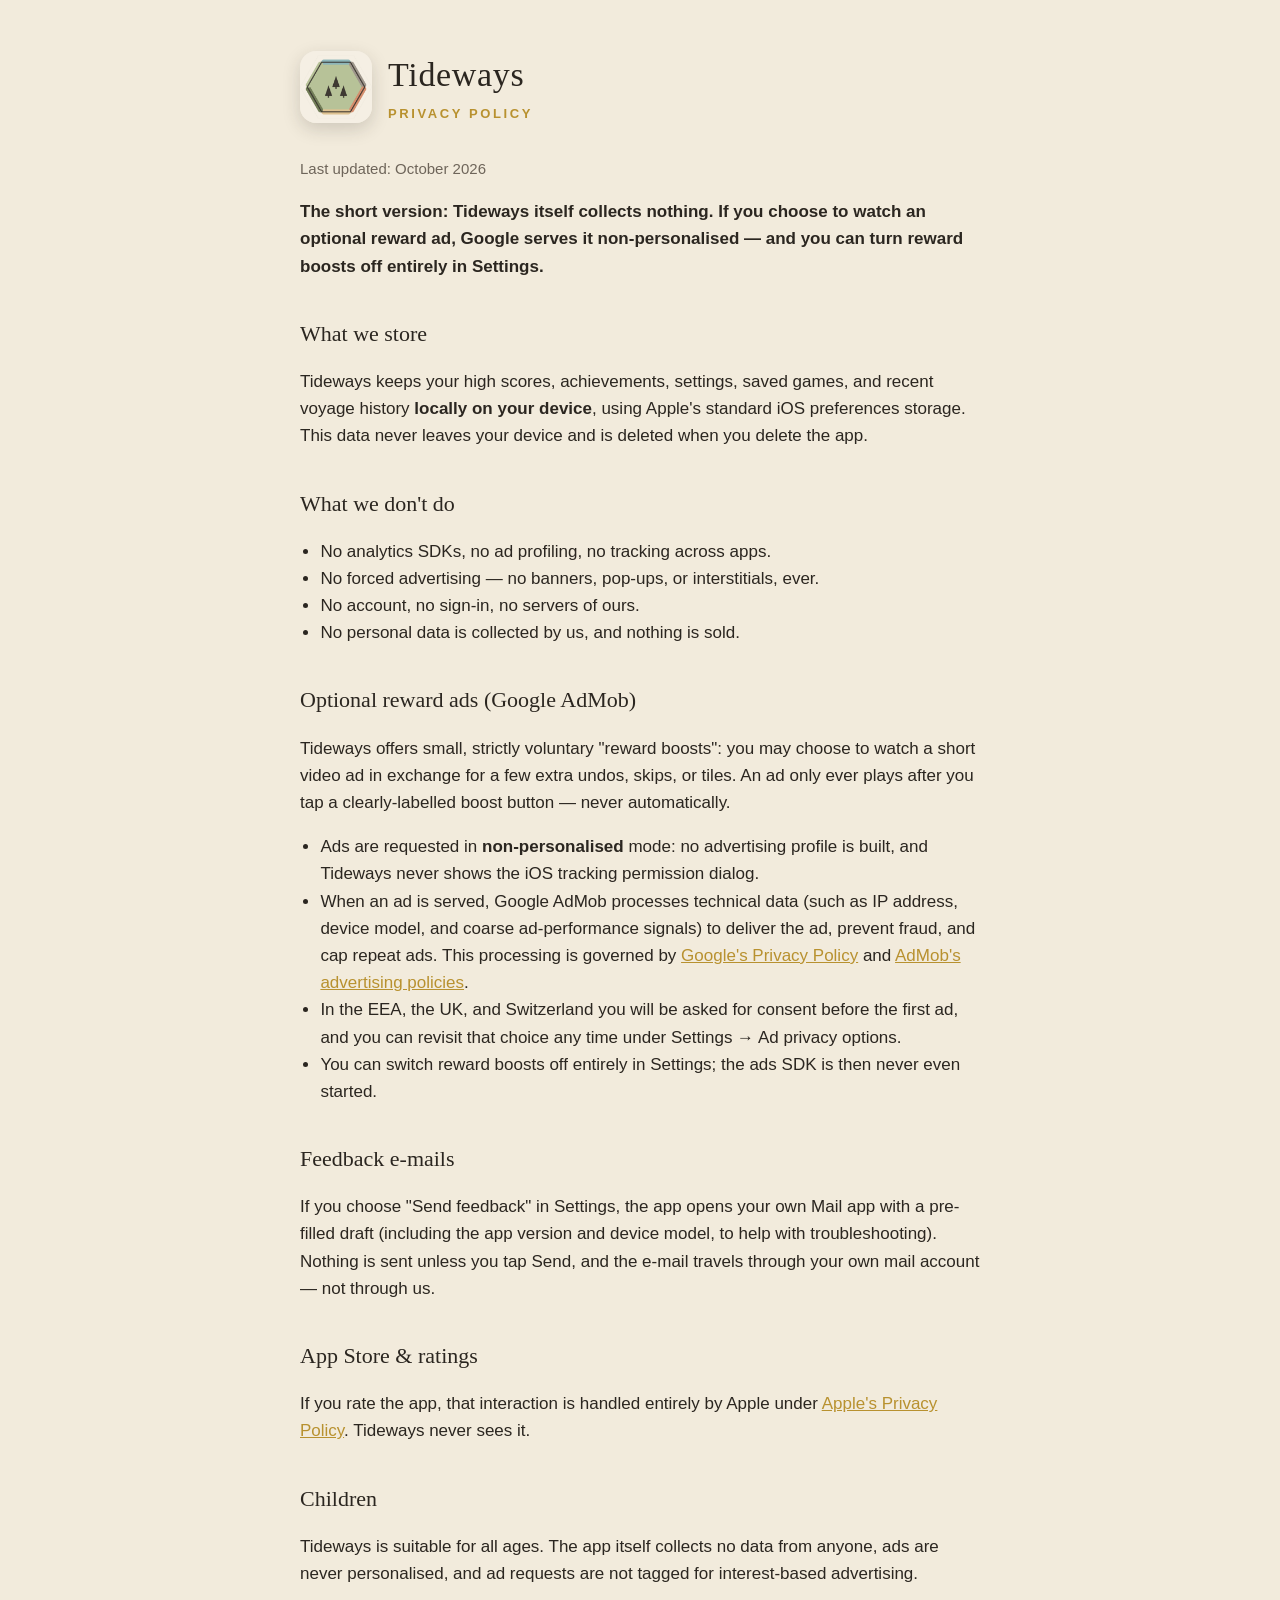
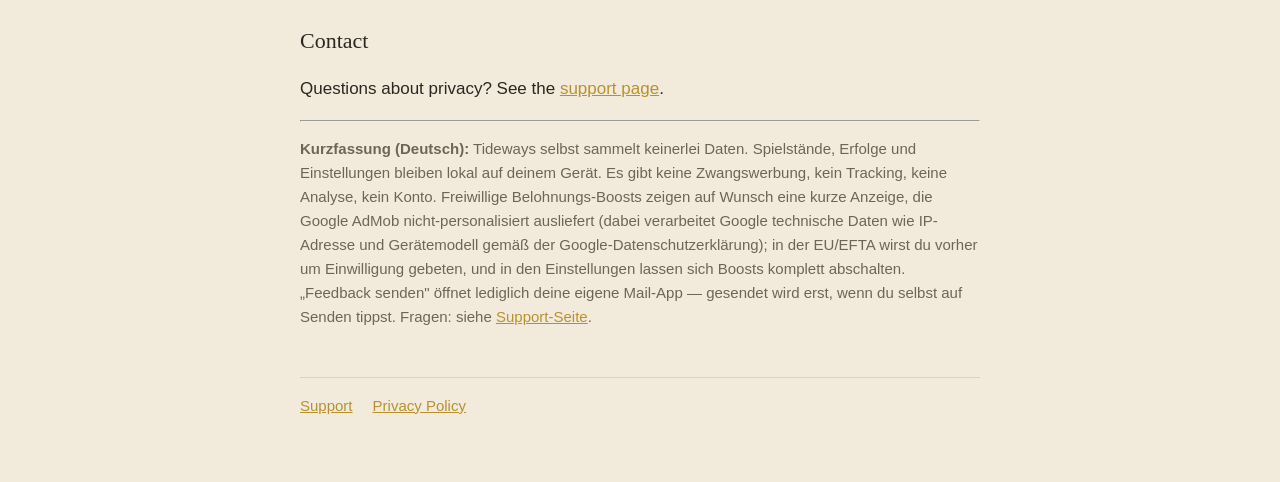
==== privacy.html @ 76b3e49a "Tideways support and privacy pages" ====
<!doctype html>
<html lang="en">
<head>
<meta charset="utf-8">
<meta name="viewport" content="width=device-width, initial-scale=1">
<title>Tideways – Privacy Policy</title>
<link rel="icon" href="icon.png">
<link rel="stylesheet" href="style.css">
</head>
<body>
<main>
  <header>
    <img src="icon.png" alt="Tideways app icon">
    <div>
      <h1>Tideways</h1>
      <p class="tagline">Privacy Policy</p>
    </div>
  </header>
<p class="muted">Last updated: October 2026</p>

  <p><strong>The short version: Tideways itself collects nothing. If you choose to watch an optional reward ad, Google serves it non-personalised — and you can turn reward boosts off entirely in Settings.</strong></p>

  <h2>What we store</h2>
  <p>Tideways keeps your high scores, achievements, settings, saved games, and
  recent voyage history <strong>locally on your device</strong>, using Apple's
  standard iOS preferences storage. This data never leaves your device and is
  deleted when you delete the app.</p>

  <h2>What we don't do</h2>
  <ul>
    <li>No analytics SDKs, no ad profiling, no tracking across apps.</li>
    <li>No forced advertising — no banners, pop-ups, or interstitials, ever.</li>
    <li>No account, no sign-in, no servers of ours.</li>
    <li>No personal data is collected by us, and nothing is sold.</li>
  </ul>

  <h2>Optional reward ads (Google AdMob)</h2>
  <p>Tideways offers small, strictly voluntary "reward boosts": you may choose
  to watch a short video ad in exchange for a few extra undos, skips, or
  tiles. An ad only ever plays after you tap a clearly-labelled boost button —
  never automatically.</p>
  <ul>
    <li>Ads are requested in <strong>non-personalised</strong> mode: no
    advertising profile is built, and Tideways never shows the iOS tracking
    permission dialog.</li>
    <li>When an ad is served, Google AdMob processes technical data (such as
    IP address, device model, and coarse ad-performance signals) to deliver
    the ad, prevent fraud, and cap repeat ads. This processing is governed by
    <a href="https://policies.google.com/privacy">Google's Privacy Policy</a>
    and <a href="https://support.google.com/admob/answer/6128543">AdMob's
    advertising policies</a>.</li>
    <li>In the EEA, the UK, and Switzerland you will be asked for consent
    before the first ad, and you can revisit that choice any time under
    Settings → Ad privacy options.</li>
    <li>You can switch reward boosts off entirely in Settings; the ads SDK is
    then never even started.</li>
  </ul>

  <h2>Feedback e-mails</h2>
  <p>If you choose "Send feedback" in Settings, the app opens your own Mail
  app with a pre-filled draft (including the app version and device model, to
  help with troubleshooting). Nothing is sent unless you tap Send, and the
  e-mail travels through your own mail account — not through us.</p>

  <h2>App Store &amp; ratings</h2>
  <p>If you rate the app, that interaction is handled entirely by Apple under
  <a href="https://www.apple.com/legal/privacy/">Apple's Privacy Policy</a>.
  Tideways never sees it.</p>

  <h2>Children</h2>
  <p>Tideways is suitable for all ages. The app itself collects no data from
  anyone, ads are never personalised, and ad requests are not tagged for
  interest-based advertising.</p>

  <h2>Contact</h2>
  <p>Questions about privacy? See the <a href="index.html">support page</a>.</p>

  <hr>
  <p class="muted" lang="de"><strong>Kurzfassung (Deutsch):</strong> Tideways selbst sammelt
  keinerlei Daten. Spielstände, Erfolge und Einstellungen bleiben lokal auf
  deinem Gerät. Es gibt keine Zwangswerbung, kein Tracking, keine Analyse,
  kein Konto. Freiwillige Belohnungs-Boosts zeigen auf Wunsch eine kurze
  Anzeige, die Google AdMob nicht-personalisiert ausliefert (dabei verarbeitet
  Google technische Daten wie IP-Adresse und Gerätemodell gemäß der
  Google-Datenschutzerklärung); in der EU/EFTA wirst du vorher um Einwilligung
  gebeten, und in den Einstellungen lassen sich Boosts komplett abschalten.
  „Feedback senden" öffnet lediglich deine eigene Mail-App — gesendet wird
  erst, wenn du selbst auf Senden tippst. Fragen: siehe <a href="index.html">Support-Seite</a>.</p>
  <footer>
    <a href="index.html">Support</a>
    <a href="privacy.html">Privacy Policy</a>
  </footer>
</main>
</body>
</html>
---- style.css ----
:root {
  --paper: #F2EBDC;
  --card: #FAF6EC;
  --ink: #2B2620;
  --muted: #6E655A;
  --gold: #B8912F;
  --line: rgba(43, 38, 32, 0.12);
}

* { box-sizing: border-box; }

body {
  margin: 0;
  min-height: 100vh;
  background: var(--paper);
  color: var(--ink);
  font: 17px/1.6 -apple-system, BlinkMacSystemFont, "Segoe UI", Helvetica, Arial, sans-serif;
}

main {
  max-width: 720px;
  margin: 0 auto;
  padding: 48px 20px 64px;
}

header {
  display: flex;
  align-items: center;
  gap: 16px;
  margin-bottom: 32px;
}

header img {
  width: 72px;
  height: 72px;
  border-radius: 16px;
  box-shadow: 0 6px 18px rgba(43, 38, 32, 0.18);
}

h1 {
  margin: 0;
  font-family: Georgia, "Times New Roman", serif;
  font-weight: 500;
  font-size: 34px;
  letter-spacing: 0.02em;
}

.tagline {
  margin: 2px 0 0;
  color: var(--gold);
  font-size: 13px;
  font-weight: 700;
  letter-spacing: 0.2em;
  text-transform: uppercase;
}

h2 {
  margin: 36px 0 8px;
  font-family: Georgia, "Times New Roman", serif;
  font-weight: 500;
  font-size: 22px;
}

h3 {
  margin: 20px 0 4px;
  font-size: 17px;
}

p, li { color: var(--ink); }
.muted { color: var(--muted); font-size: 15px; }

a { color: var(--gold); }

.card {
  background: var(--card);
  border: 1px solid var(--line);
  border-radius: 16px;
  padding: 20px 22px;
  margin: 16px 0;
}

.button {
  display: inline-block;
  margin-top: 8px;
  padding: 12px 22px;
  border-radius: 999px;
  background: rgba(184, 145, 47, 0.25);
  border: 1px solid rgba(184, 145, 47, 0.55);
  color: var(--ink);
  font-weight: 600;
  text-decoration: none;
}

ul { padding-left: 1.2em; }

footer {
  margin-top: 48px;
  padding-top: 16px;
  border-top: 1px solid var(--line);
  display: flex;
  gap: 20px;
  font-size: 15px;
}
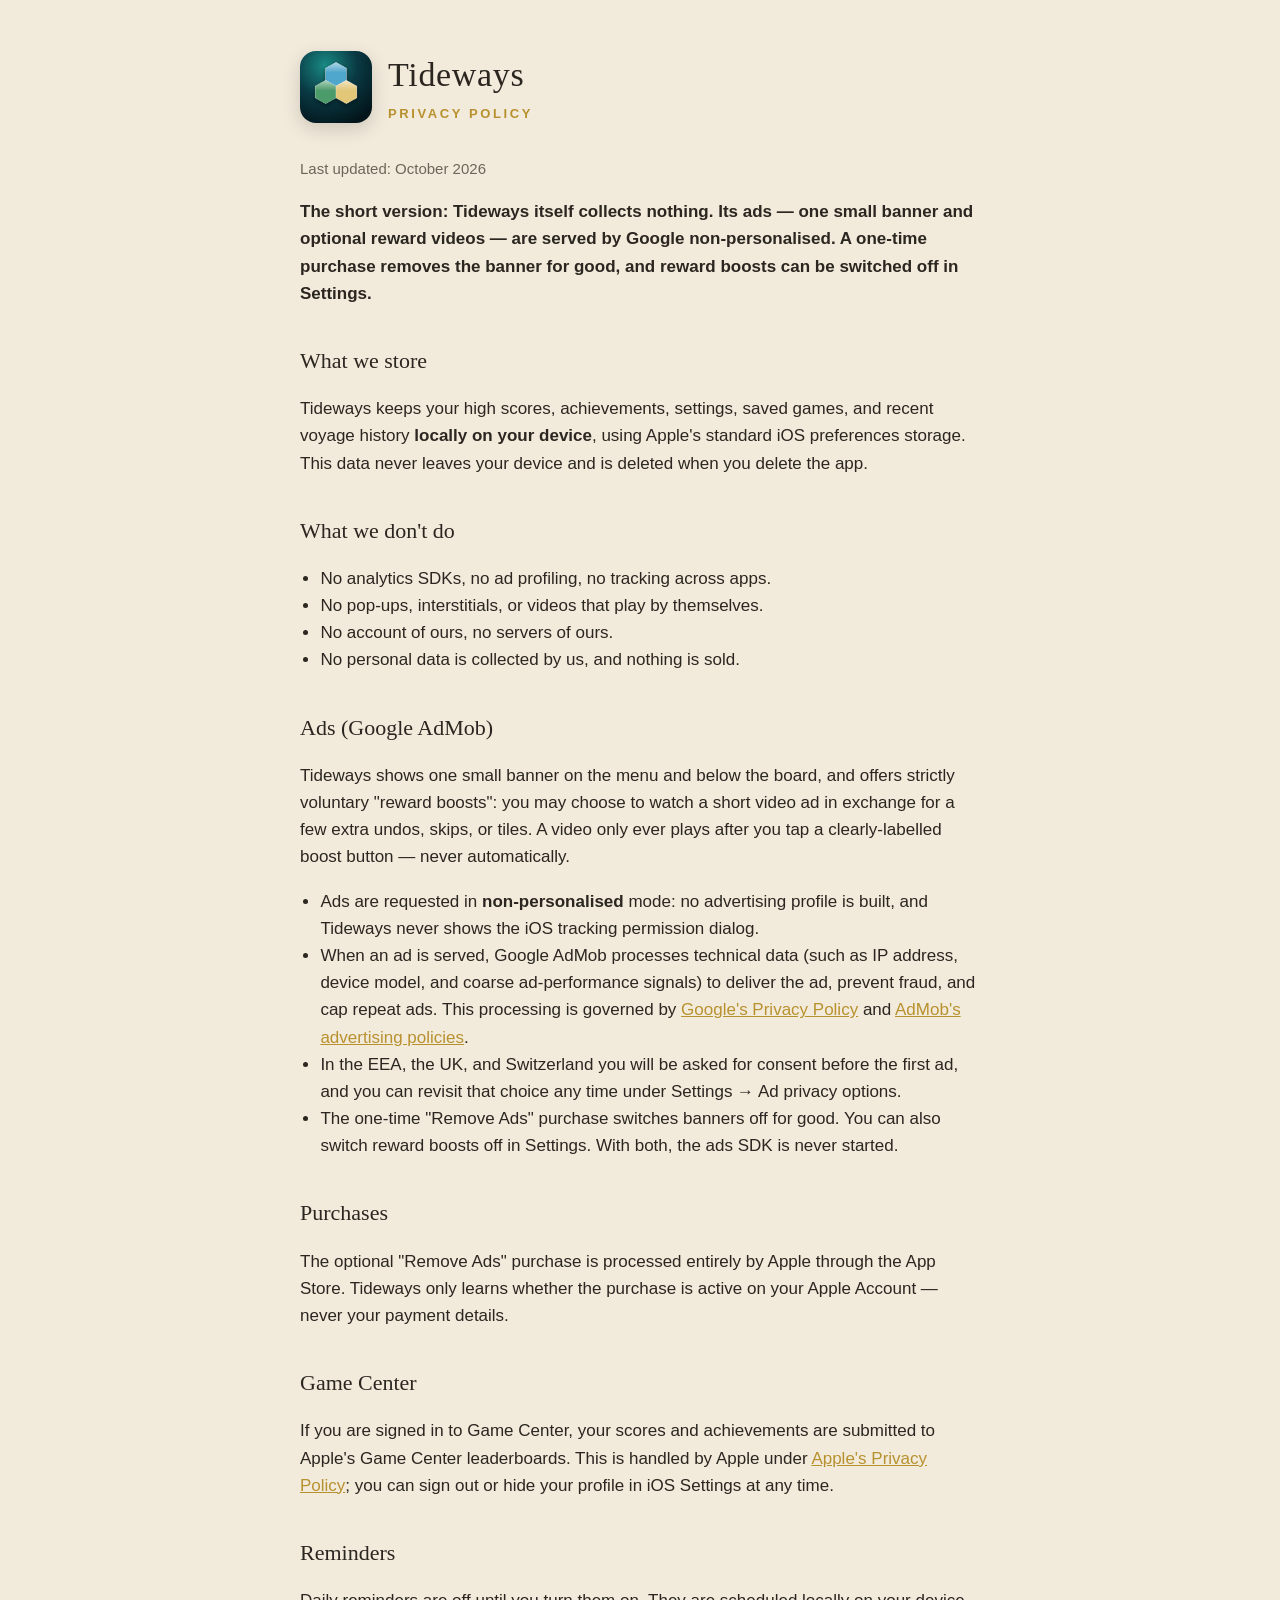
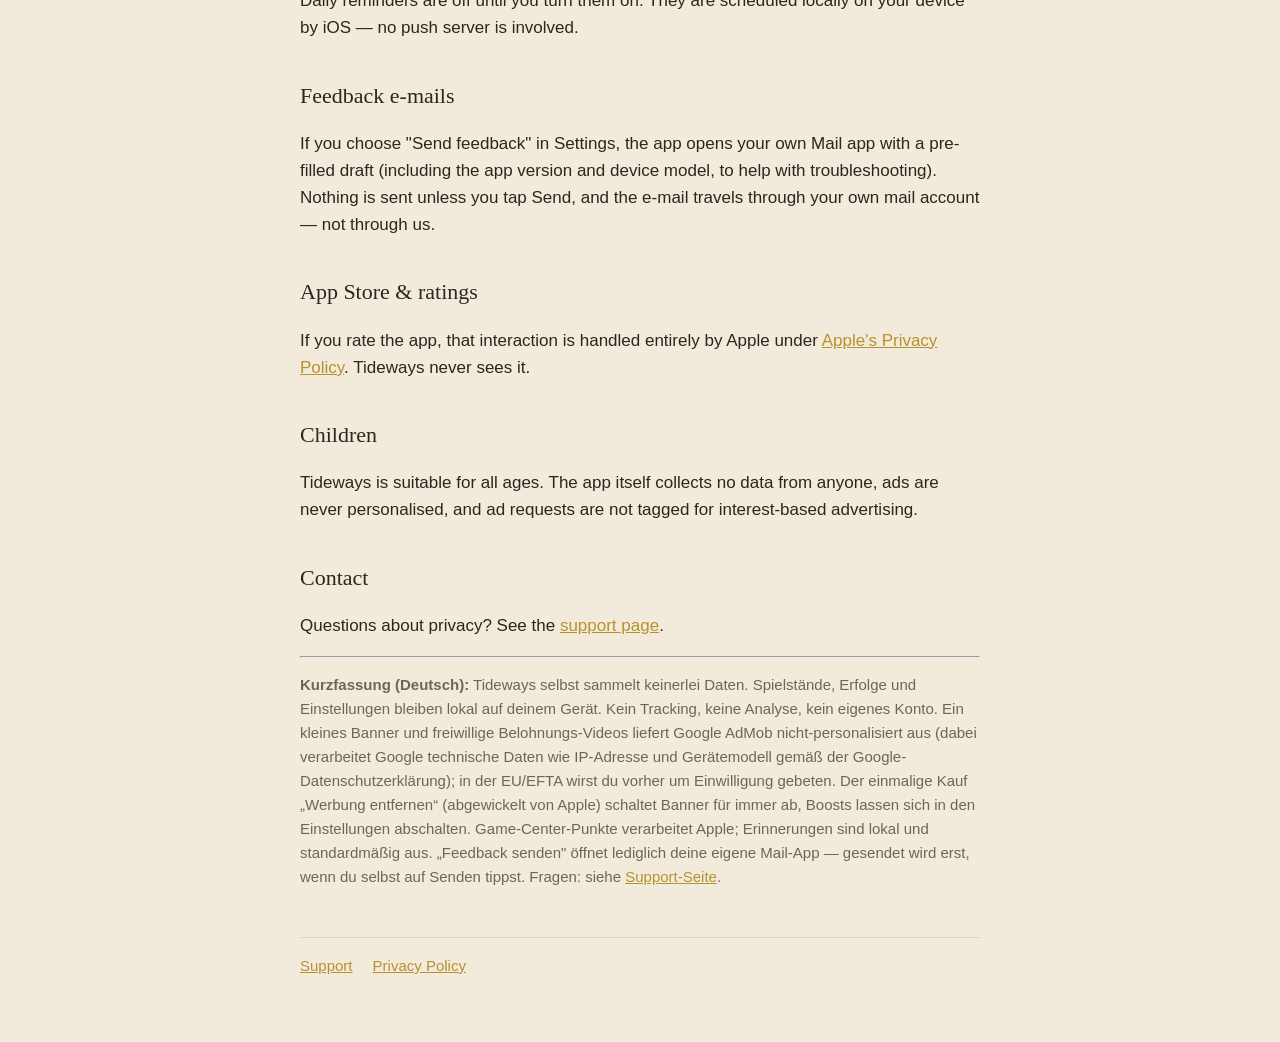
==== commit 391f1c34: "Privacy and FAQ: banner, Remove Ads purchase, Game Center, reminders; new icon" ====
--- a/privacy.html
+++ b/privacy.html
@@ -18,7 +18,7 @@
   </header>
 <p class="muted">Last updated: October 2026</p>
 
-  <p><strong>The short version: Tideways itself collects nothing. If you choose to watch an optional reward ad, Google serves it non-personalised — and you can turn reward boosts off entirely in Settings.</strong></p>
+  <p><strong>The short version: Tideways itself collects nothing. Its ads — one small banner and optional reward videos — are served by Google non-personalised. A one-time purchase removes the banner for good, and reward boosts can be switched off in Settings.</strong></p>
 
   <h2>What we store</h2>
   <p>Tideways keeps your high scores, achievements, settings, saved games, and
@@ -29,16 +29,17 @@
   <h2>What we don't do</h2>
   <ul>
     <li>No analytics SDKs, no ad profiling, no tracking across apps.</li>
-    <li>No forced advertising — no banners, pop-ups, or interstitials, ever.</li>
-    <li>No account, no sign-in, no servers of ours.</li>
+    <li>No pop-ups, interstitials, or videos that play by themselves.</li>
+    <li>No account of ours, no servers of ours.</li>
     <li>No personal data is collected by us, and nothing is sold.</li>
   </ul>
 
-  <h2>Optional reward ads (Google AdMob)</h2>
-  <p>Tideways offers small, strictly voluntary "reward boosts": you may choose
-  to watch a short video ad in exchange for a few extra undos, skips, or
-  tiles. An ad only ever plays after you tap a clearly-labelled boost button —
-  never automatically.</p>
+  <h2>Ads (Google AdMob)</h2>
+  <p>Tideways shows one small banner on the menu and below the board, and
+  offers strictly voluntary "reward boosts": you may choose to watch a short
+  video ad in exchange for a few extra undos, skips, or tiles. A video only
+  ever plays after you tap a clearly-labelled boost button — never
+  automatically.</p>
   <ul>
     <li>Ads are requested in <strong>non-personalised</strong> mode: no
     advertising profile is built, and Tideways never shows the iOS tracking
@@ -52,9 +53,26 @@
     <li>In the EEA, the UK, and Switzerland you will be asked for consent
     before the first ad, and you can revisit that choice any time under
     Settings → Ad privacy options.</li>
-    <li>You can switch reward boosts off entirely in Settings; the ads SDK is
-    then never even started.</li>
+    <li>The one-time "Remove Ads" purchase switches banners off for good.
+    You can also switch reward boosts off in Settings. With both, the ads SDK
+    is never started.</li>
   </ul>
+
+  <h2>Purchases</h2>
+  <p>The optional "Remove Ads" purchase is processed entirely by Apple through
+  the App Store. Tideways only learns whether the purchase is active on your
+  Apple Account — never your payment details.</p>
+
+  <h2>Game Center</h2>
+  <p>If you are signed in to Game Center, your scores and achievements are
+  submitted to Apple's Game Center leaderboards. This is handled by Apple
+  under <a href="https://www.apple.com/legal/privacy/">Apple's Privacy
+  Policy</a>; you can sign out or hide your profile in iOS Settings at any
+  time.</p>
+
+  <h2>Reminders</h2>
+  <p>Daily reminders are off until you turn them on. They are scheduled
+  locally on your device by iOS — no push server is involved.</p>
 
   <h2>Feedback e-mails</h2>
   <p>If you choose "Send feedback" in Settings, the app opens your own Mail
@@ -78,12 +96,15 @@
   <hr>
   <p class="muted" lang="de"><strong>Kurzfassung (Deutsch):</strong> Tideways selbst sammelt
   keinerlei Daten. Spielstände, Erfolge und Einstellungen bleiben lokal auf
-  deinem Gerät. Es gibt keine Zwangswerbung, kein Tracking, keine Analyse,
-  kein Konto. Freiwillige Belohnungs-Boosts zeigen auf Wunsch eine kurze
-  Anzeige, die Google AdMob nicht-personalisiert ausliefert (dabei verarbeitet
+  deinem Gerät. Kein Tracking, keine Analyse, kein eigenes Konto. Ein kleines
+  Banner und freiwillige Belohnungs-Videos liefert Google AdMob
+  nicht-personalisiert aus (dabei verarbeitet
   Google technische Daten wie IP-Adresse und Gerätemodell gemäß der
   Google-Datenschutzerklärung); in der EU/EFTA wirst du vorher um Einwilligung
-  gebeten, und in den Einstellungen lassen sich Boosts komplett abschalten.
+  gebeten. Der einmalige Kauf „Werbung entfernen“ (abgewickelt von Apple)
+  schaltet Banner für immer ab, Boosts lassen sich in den Einstellungen
+  abschalten. Game-Center-Punkte verarbeitet Apple; Erinnerungen sind lokal
+  und standardmäßig aus.
   „Feedback senden" öffnet lediglich deine eigene Mail-App — gesendet wird
   erst, wenn du selbst auf Senden tippst. Fragen: siehe <a href="index.html">Support-Seite</a>.</p>
   <footer>
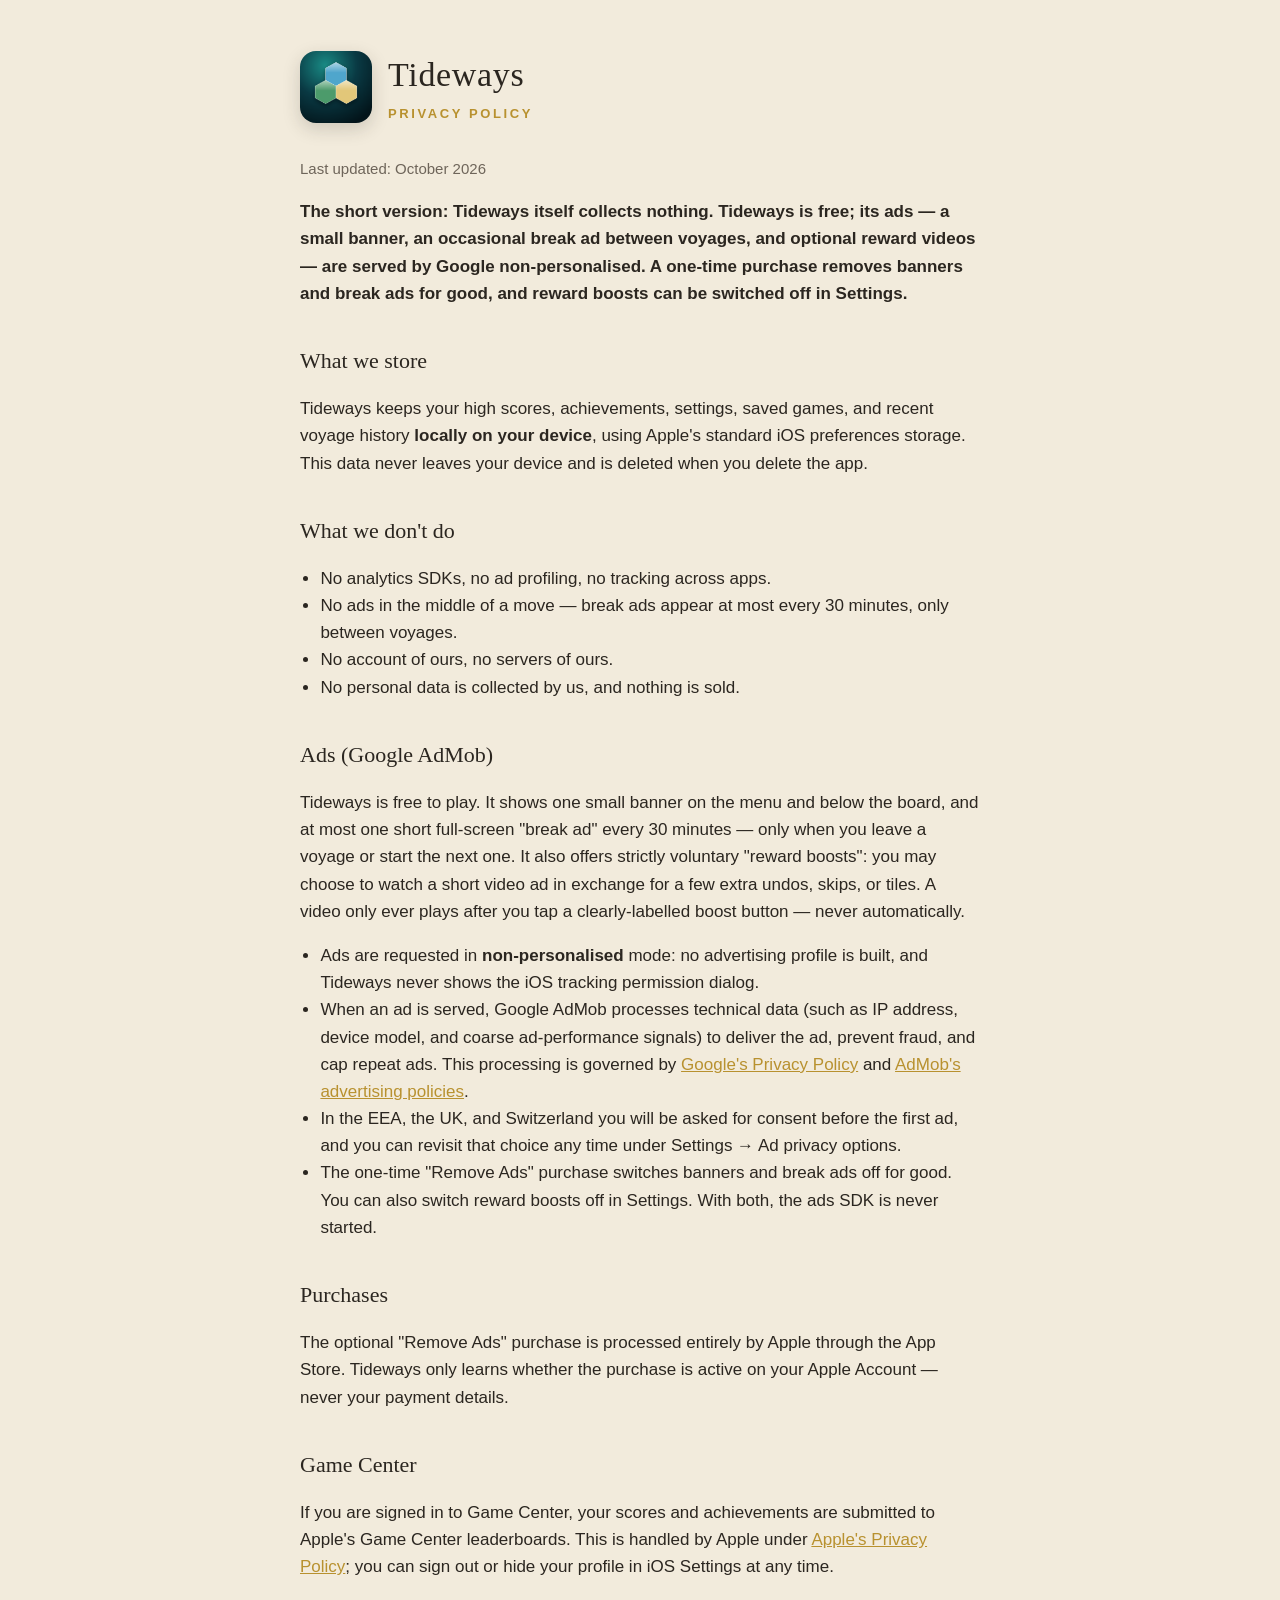
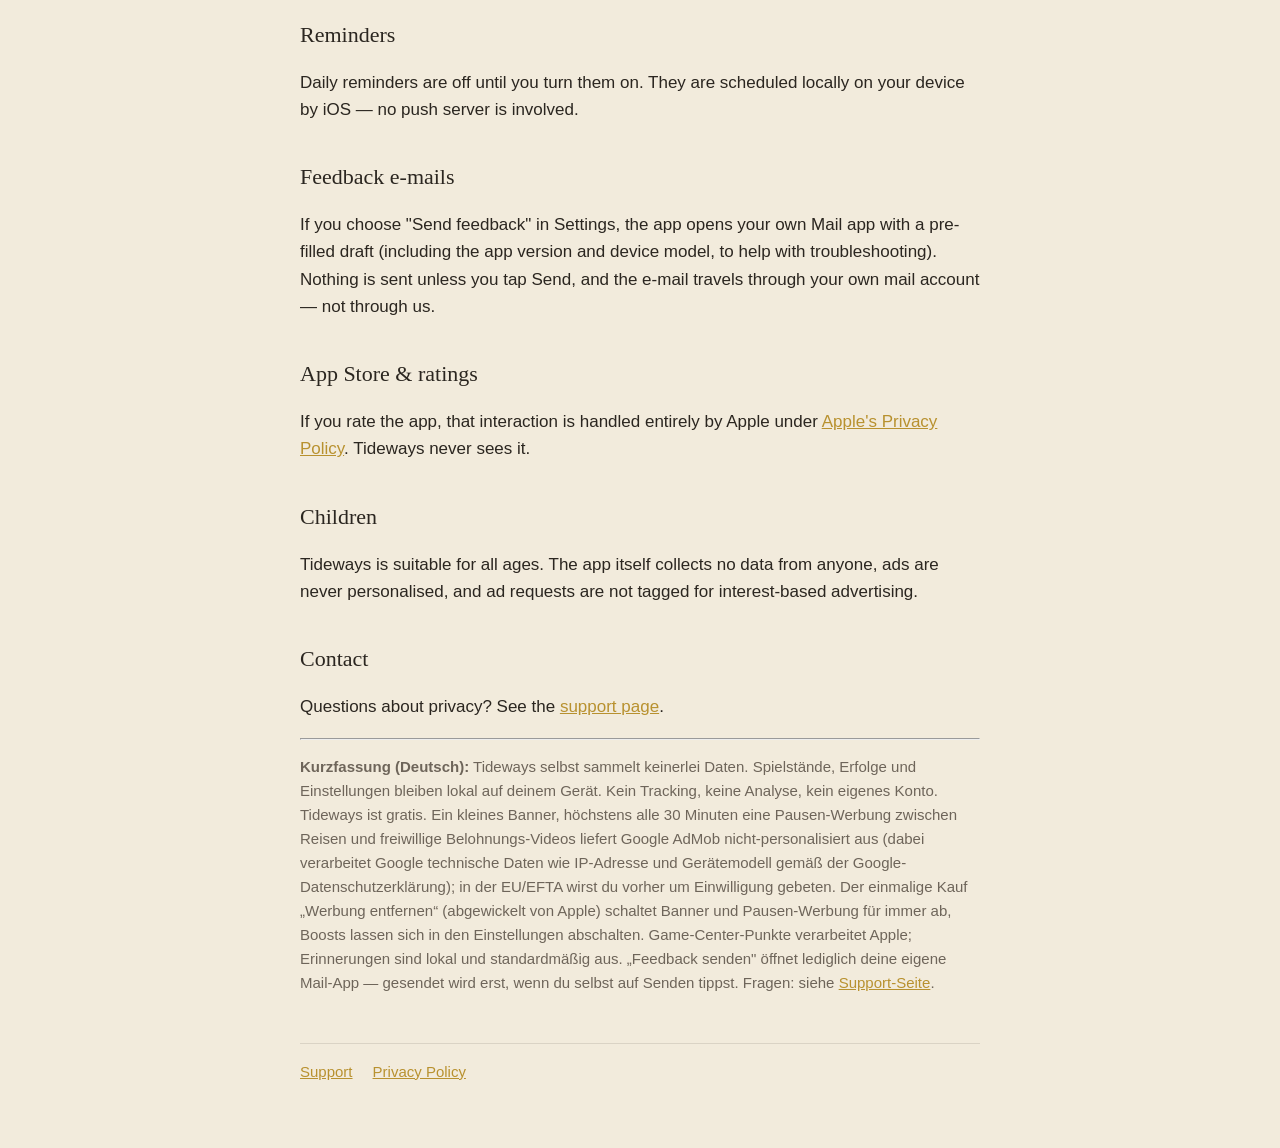
==== commit 250d1d96: "Free to play: document break ads and what Remove Ads removes" ====
--- a/privacy.html
+++ b/privacy.html
@@ -18,7 +18,7 @@
   </header>
 <p class="muted">Last updated: October 2026</p>
 
-  <p><strong>The short version: Tideways itself collects nothing. Its ads — one small banner and optional reward videos — are served by Google non-personalised. A one-time purchase removes the banner for good, and reward boosts can be switched off in Settings.</strong></p>
+  <p><strong>The short version: Tideways itself collects nothing. Tideways is free; its ads — a small banner, an occasional break ad between voyages, and optional reward videos — are served by Google non-personalised. A one-time purchase removes banners and break ads for good, and reward boosts can be switched off in Settings.</strong></p>
 
   <h2>What we store</h2>
   <p>Tideways keeps your high scores, achievements, settings, saved games, and
@@ -29,13 +29,15 @@
   <h2>What we don't do</h2>
   <ul>
     <li>No analytics SDKs, no ad profiling, no tracking across apps.</li>
-    <li>No pop-ups, interstitials, or videos that play by themselves.</li>
+    <li>No ads in the middle of a move — break ads appear at most every 30 minutes, only between voyages.</li>
     <li>No account of ours, no servers of ours.</li>
     <li>No personal data is collected by us, and nothing is sold.</li>
   </ul>
 
   <h2>Ads (Google AdMob)</h2>
-  <p>Tideways shows one small banner on the menu and below the board, and
+  <p>Tideways is free to play. It shows one small banner on the menu and
+  below the board, and at most one short full-screen "break ad" every 30
+  minutes — only when you leave a voyage or start the next one. It also
   offers strictly voluntary "reward boosts": you may choose to watch a short
   video ad in exchange for a few extra undos, skips, or tiles. A video only
   ever plays after you tap a clearly-labelled boost button — never
@@ -53,7 +55,7 @@
     <li>In the EEA, the UK, and Switzerland you will be asked for consent
     before the first ad, and you can revisit that choice any time under
     Settings → Ad privacy options.</li>
-    <li>The one-time "Remove Ads" purchase switches banners off for good.
+    <li>The one-time "Remove Ads" purchase switches banners and break ads off for good.
     You can also switch reward boosts off in Settings. With both, the ads SDK
     is never started.</li>
   </ul>
@@ -96,13 +98,14 @@
   <hr>
   <p class="muted" lang="de"><strong>Kurzfassung (Deutsch):</strong> Tideways selbst sammelt
   keinerlei Daten. Spielstände, Erfolge und Einstellungen bleiben lokal auf
-  deinem Gerät. Kein Tracking, keine Analyse, kein eigenes Konto. Ein kleines
-  Banner und freiwillige Belohnungs-Videos liefert Google AdMob
+  deinem Gerät. Kein Tracking, keine Analyse, kein eigenes Konto. Tideways ist gratis. Ein kleines
+  Banner, höchstens alle 30 Minuten eine Pausen-Werbung zwischen Reisen und
+  freiwillige Belohnungs-Videos liefert Google AdMob
   nicht-personalisiert aus (dabei verarbeitet
   Google technische Daten wie IP-Adresse und Gerätemodell gemäß der
   Google-Datenschutzerklärung); in der EU/EFTA wirst du vorher um Einwilligung
   gebeten. Der einmalige Kauf „Werbung entfernen“ (abgewickelt von Apple)
-  schaltet Banner für immer ab, Boosts lassen sich in den Einstellungen
+  schaltet Banner und Pausen-Werbung für immer ab, Boosts lassen sich in den Einstellungen
   abschalten. Game-Center-Punkte verarbeitet Apple; Erinnerungen sind lokal
   und standardmäßig aus.
   „Feedback senden" öffnet lediglich deine eigene Mail-App — gesendet wird
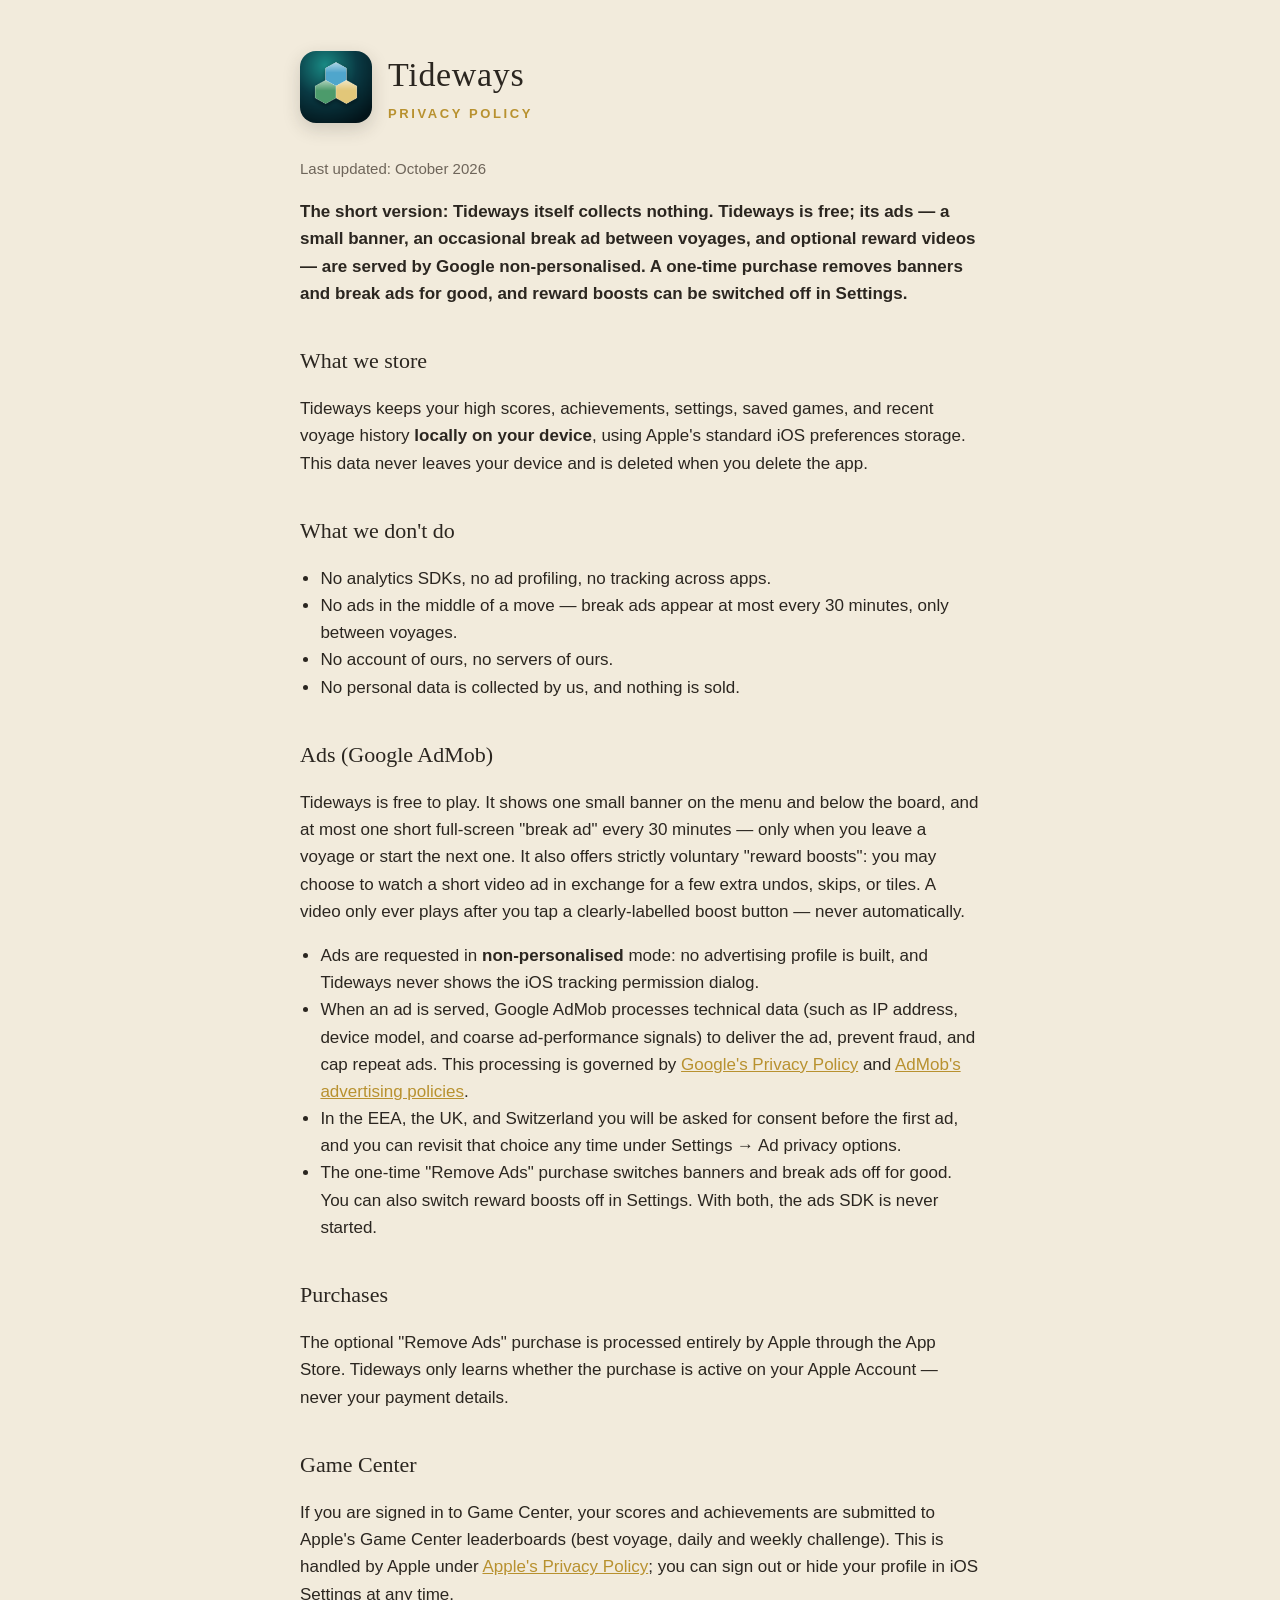
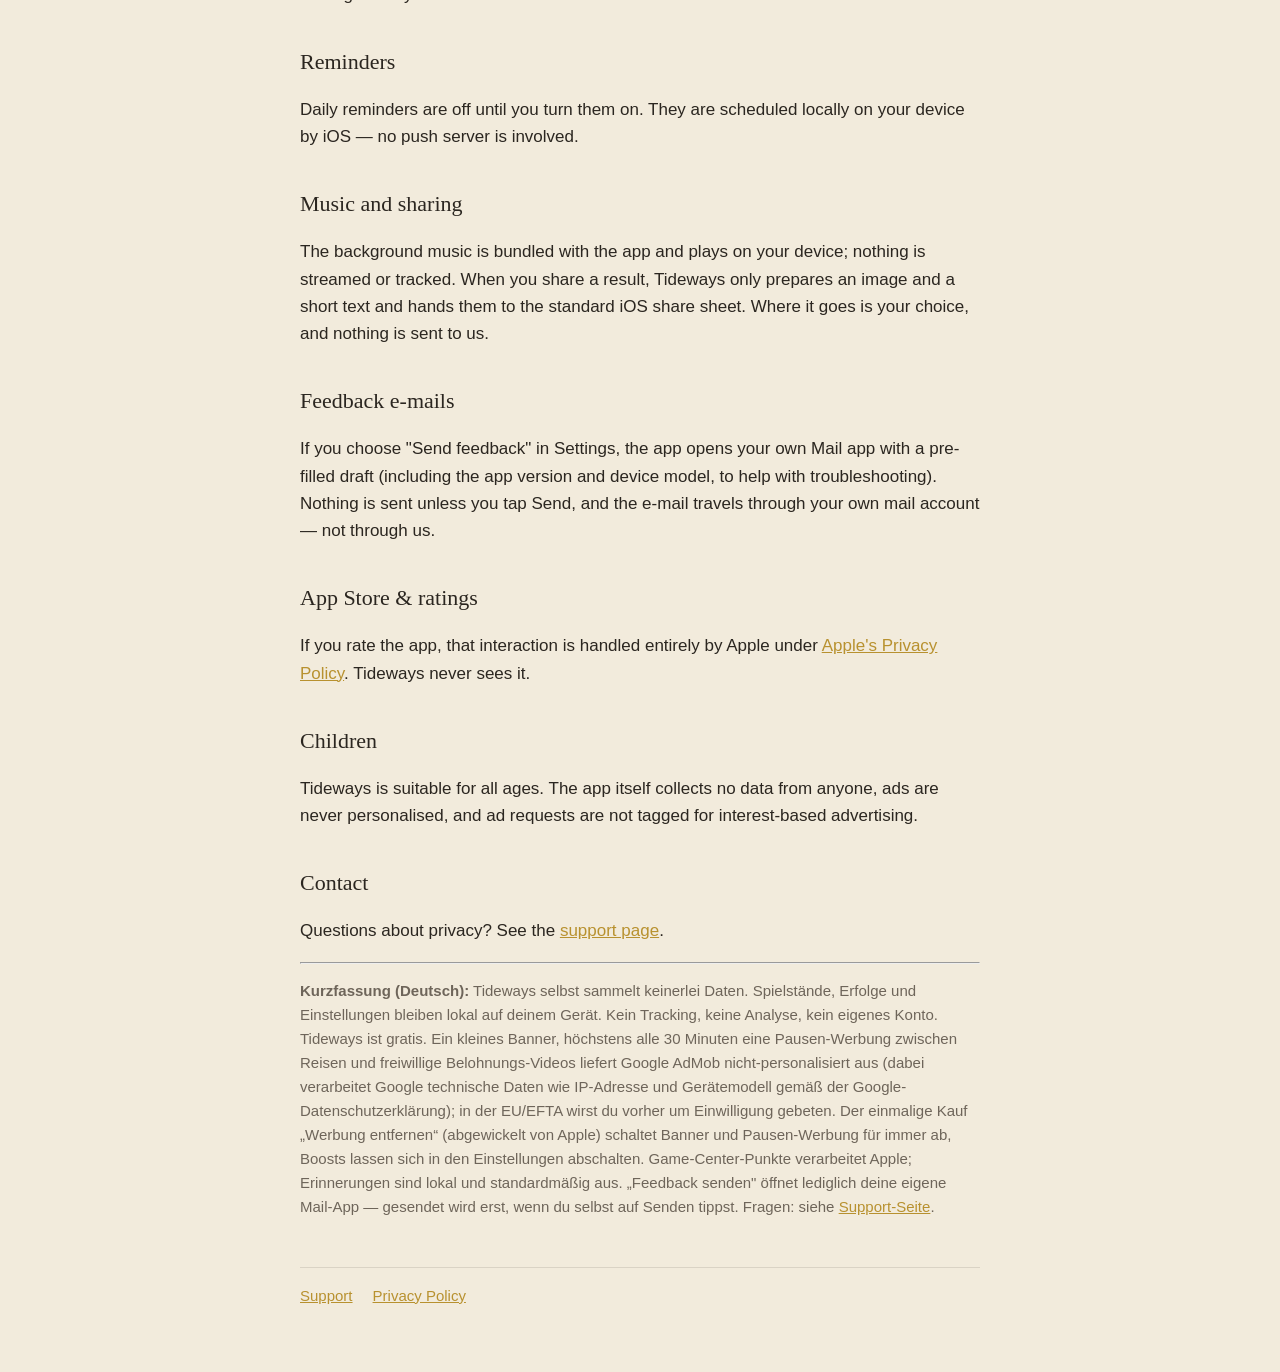
==== commit 23e39fee: "FAQ and privacy: stars, combos, special tiles, weekly challenge, music, sharing" ====
--- a/privacy.html
+++ b/privacy.html
@@ -67,7 +67,7 @@
 
   <h2>Game Center</h2>
   <p>If you are signed in to Game Center, your scores and achievements are
-  submitted to Apple's Game Center leaderboards. This is handled by Apple
+  submitted to Apple's Game Center leaderboards (best voyage, daily and weekly challenge). This is handled by Apple
   under <a href="https://www.apple.com/legal/privacy/">Apple's Privacy
   Policy</a>; you can sign out or hide your profile in iOS Settings at any
   time.</p>
@@ -75,6 +75,12 @@
   <h2>Reminders</h2>
   <p>Daily reminders are off until you turn them on. They are scheduled
   locally on your device by iOS — no push server is involved.</p>
+
+  <h2>Music and sharing</h2>
+  <p>The background music is bundled with the app and plays on your device;
+  nothing is streamed or tracked. When you share a result, Tideways only
+  prepares an image and a short text and hands them to the standard iOS share
+  sheet. Where it goes is your choice, and nothing is sent to us.</p>
 
   <h2>Feedback e-mails</h2>
   <p>If you choose "Send feedback" in Settings, the app opens your own Mail
